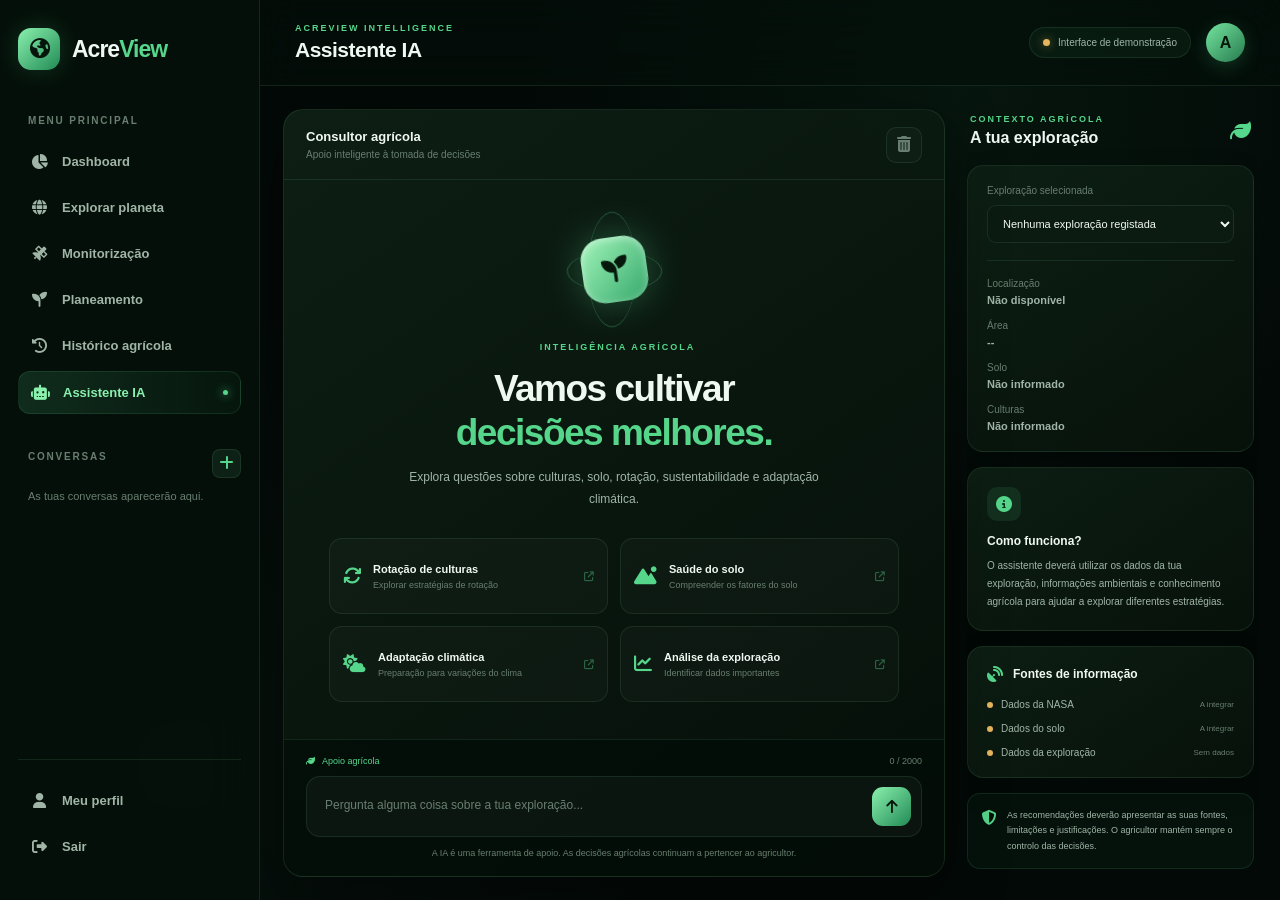
==== assistant.html @ f9e5b8a1 "terminando todos os ficheiros em falta para terminar o front-end" ====
<!DOCTYPE html>
<html lang="pt">
<head>
    <meta charset="UTF-8">
    <meta name="viewport" content="width=device-width, initial-scale=1.0">
    <meta name="theme-color" content="#030907">
    <meta name="description" content="AcreView — Assistente inteligente de apoio à agricultura.">

    <title>AcreView | Assistente IA</title>

    <link rel="stylesheet"
          href="https://cdnjs.cloudflare.com/ajax/libs/font-awesome/6.5.2/css/all.min.css">

    <link rel="stylesheet" href="assets/css/assistant.css">
</head>

<body>

<div class="assistant-layout">

    <!-- SIDEBAR -->
    <aside class="assistant-sidebar" id="assistant-sidebar">

        <a href="dashboard.html" class="brand">
            <span class="brand-icon">
                <i class="fa-solid fa-earth-americas"></i>
            </span>
            <span>Acre<span>View</span></span>
        </a>

        <div class="sidebar-section">
            <p class="sidebar-label">MENU PRINCIPAL</p>

            <a href="dashboard.html" class="nav-item">
                <i class="fa-solid fa-chart-pie"></i>
                <span>Dashboard</span>
            </a>

            <a href="explore.html" class="nav-item">
                <i class="fa-solid fa-globe"></i>
                <span>Explorar planeta</span>
            </a>

            <a href="monitoring.html" class="nav-item">
                <i class="fa-solid fa-satellite"></i>
                <span>Monitorização</span>
            </a>

            <a href="planning.html" class="nav-item">
                <i class="fa-solid fa-seedling"></i>
                <span>Planeamento</span>
            </a>

            <a href="history.html" class="nav-item">
                <i class="fa-solid fa-clock-rotate-left"></i>
                <span>Histórico agrícola</span>
            </a>

            <a href="assistant.html" class="nav-item active">
                <i class="fa-solid fa-robot"></i>
                <span>Assistente IA</span>
                <span class="active-indicator"></span>
            </a>
        </div>

        <div class="sidebar-section conversation-section">
            <div class="conversation-heading">
                <p class="sidebar-label">CONVERSAS</p>

                <button id="new-chat-button" title="Nova conversa">
                    <i class="fa-solid fa-plus"></i>
                </button>
            </div>

            <div id="conversation-list" class="conversation-list">
                <p class="conversation-empty">
                    As tuas conversas aparecerão aqui.
                </p>
            </div>
        </div>

        <div class="sidebar-bottom">
            <a href="profile.html" class="nav-item">
                <i class="fa-solid fa-user"></i>
                <span>Meu perfil</span>
            </a>

            <a href="index.html" class="nav-item logout-link">
                <i class="fa-solid fa-right-from-bracket"></i>
                <span>Sair</span>
            </a>
        </div>

    </aside>

    <!-- MAIN CONTENT -->
    <main class="assistant-main">

        <!-- TOPBAR -->
        <header class="assistant-header">

            <div class="header-left">
                <button id="mobile-menu-button"
                        class="mobile-menu-button">
                    <i class="fa-solid fa-bars"></i>
                </button>

                <div>
                    <span class="header-eyebrow">
                        ACREVIEW INTELLIGENCE
                    </span>
                    <h1>Assistente IA</h1>
                </div>
            </div>

            <div class="header-right">
                <span class="ai-status">
                    <span class="status-dot"></span>
                    Interface de demonstração
                </span>

                <div class="user-avatar" id="assistant-avatar">A</div>
            </div>

        </header>

        <!-- CONTENT -->
        <section class="assistant-content">

            <!-- CHAT AREA -->
            <section class="chat-panel">

                <div class="chat-topbar">
                    <div>
                        <span class="chat-title">
                            Consultor agrícola
                        </span>

                        <span class="chat-subtitle">
                            Apoio inteligente à tomada de decisões
                        </span>
                    </div>

                    <button id="clear-chat-button"
                            class="icon-button"
                            title="Limpar conversa">
                        <i class="fa-solid fa-trash-can"></i>
                    </button>
                </div>

                <!-- WELCOME SCREEN -->
                <div id="welcome-screen" class="welcome-screen">

                    <div class="ai-orb">
                        <div class="orb-ring ring-one"></div>
                        <div class="orb-ring ring-two"></div>

                        <div class="orb-core">
                            <i class="fa-solid fa-seedling"></i>
                        </div>
                    </div>

                    <span class="welcome-tag">
                        <i class="fa-solid fa-sparkles"></i>
                        INTELIGÊNCIA AGRÍCOLA
                    </span>

                    <h2>
                        Vamos cultivar<br>
                        <span>decisões melhores.</span>
                    </h2>

                    <p>
                        Explora questões sobre culturas, solo, rotação,
                        sustentabilidade e adaptação climática.
                    </p>

                    <div class="suggestion-grid">

                        <button class="suggestion-card"
                                data-prompt="Como posso começar a planear uma rotação de culturas?">
                            <i class="fa-solid fa-arrows-rotate"></i>

                            <span>
                                <strong>Rotação de culturas</strong>
                                <small>Explorar estratégias de rotação</small>
                            </span>

                            <i class="fa-solid fa-arrow-up-right-from-square card-arrow"></i>
                        </button>

                        <button class="suggestion-card"
                                data-prompt="Que fatores devo considerar para avaliar a saúde do meu solo?">
                            <i class="fa-solid fa-mountain-sun"></i>

                            <span>
                                <strong>Saúde do solo</strong>
                                <small>Compreender os fatores do solo</small>
                            </span>

                            <i class="fa-solid fa-arrow-up-right-from-square card-arrow"></i>
                        </button>

                        <button class="suggestion-card"
                                data-prompt="Como posso preparar a minha exploração para períodos de pouca chuva?">
                            <i class="fa-solid fa-cloud-sun"></i>

                            <span>
                                <strong>Adaptação climática</strong>
                                <small>Preparação para variações do clima</small>
                            </span>

                            <i class="fa-solid fa-arrow-up-right-from-square card-arrow"></i>
                        </button>

                        <button class="suggestion-card"
                                data-prompt="Que informações devo recolher para avaliar a minha exploração agrícola?">
                            <i class="fa-solid fa-chart-line"></i>

                            <span>
                                <strong>Análise da exploração</strong>
                                <small>Identificar dados importantes</small>
                            </span>

                            <i class="fa-solid fa-arrow-up-right-from-square card-arrow"></i>
                        </button>

                    </div>

                </div>

                <!-- MESSAGES -->
                <div id="chat-messages" class="chat-messages"></div>

                <!-- INPUT AREA -->
                <form id="chat-form" class="chat-composer">

                    <div class="composer-tools">
                        <span>
                            <i class="fa-solid fa-leaf"></i>
                            Apoio agrícola
                        </span>

                        <span id="message-counter">0 / 2000</span>
                    </div>

                    <div class="composer-input">
                        <textarea
                            id="chat-input"
                            maxlength="2000"
                            rows="1"
                            placeholder="Pergunta alguma coisa sobre a tua exploração..."
                            required></textarea>

                        <button type="submit"
                                id="send-message-button"
                                title="Enviar mensagem">
                            <i class="fa-solid fa-arrow-up"></i>
                        </button>
                    </div>

                    <p class="composer-disclaimer">
                        A IA é uma ferramenta de apoio. As decisões agrícolas
                        continuam a pertencer ao agricultor.
                    </p>

                </form>

            </section>

            <!-- CONTEXT PANEL -->
            <aside class="context-panel">

                <div class="context-heading">
                    <div>
                        <span class="panel-eyebrow">
                            CONTEXTO AGRÍCOLA
                        </span>
                        <h2>A tua exploração</h2>
                    </div>

                    <i class="fa-solid fa-leaf"></i>
                </div>

                <div class="context-card">

                    <label for="assistant-property">
                        Exploração selecionada
                    </label>

                    <select id="assistant-property">
                        <option value="">
                            Nenhuma exploração registada
                        </option>
                    </select>

                    <div class="context-divider"></div>

                    <div class="context-detail">
                        <span>Localização</span>
                        <strong id="context-location">Não disponível</strong>
                    </div>

                    <div class="context-detail">
                        <span>Área</span>
                        <strong id="context-area">--</strong>
                    </div>

                    <div class="context-detail">
                        <span>Solo</span>
                        <strong id="context-soil">Não informado</strong>
                    </div>

                    <div class="context-detail">
                        <span>Culturas</span>
                        <strong id="context-crops">Não informado</strong>
                    </div>

                </div>

                <div class="context-card information-card">

                    <div class="information-icon">
                        <i class="fa-solid fa-circle-info"></i>
                    </div>

                    <h3>Como funciona?</h3>

                    <p>
                        O assistente deverá utilizar os dados da tua exploração,
                        informações ambientais e conhecimento agrícola para
                        ajudar a explorar diferentes estratégias.
                    </p>

                </div>

                <div class="context-card data-card">

                    <div class="data-card-heading">
                        <i class="fa-solid fa-satellite-dish"></i>
                        <h3>Fontes de informação</h3>
                    </div>

                    <div class="source-item">
                        <span class="source-dot"></span>
                        <span>Dados da NASA</span>
                        <small>A integrar</small>
                    </div>

                    <div class="source-item">
                        <span class="source-dot"></span>
                        <span>Dados do solo</span>
                        <small>A integrar</small>
                    </div>

                    <div class="source-item">
                        <span class="source-dot"></span>
                        <span>Dados da exploração</span>
                        <small id="property-data-status">A verificar</small>
                    </div>

                </div>

                <div class="responsibility-note">
                    <i class="fa-solid fa-shield-halved"></i>

                    <p>
                        As recomendações deverão apresentar as suas fontes,
                        limitações e justificações. O agricultor mantém sempre
                        o controlo das decisões.
                    </p>
                </div>

            </aside>

        </section>

    </main>

</div>

<script src="assets/js/assistant.js"></script>

</body>
</html>
---- assets/css/assistant.css ----
/* =========================================================
   ACREVIEW — AI ASSISTANT
   Dark Glassmorphism | 3D Effects | Responsive
========================================================= */

/* =========================
   1. DESIGN SYSTEM
========================= */

:root {
    color-scheme: dark;

    --background: #030907;
    --background-soft: #07130d;

    --surface: rgba(10, 25, 17, 0.92);
    --surface-light: rgba(18, 39, 27, 0.82);

    --primary: #55d68b;
    --primary-light: #8af0ae;
    --primary-dark: #218b55;

    --text: #f0f8f2;
    --text-secondary: #a0b5a7;
    --text-muted: #687e70;

    --border: rgba(117, 190, 139, 0.13);
    --border-active: rgba(85, 214, 139, 0.35);

    --danger: #ff7777;

    --sidebar-width: 260px;

    --shadow:
        0 20px 60px rgba(0, 0, 0, 0.35);

    --transition: 0.3s ease;
}

* {
    margin: 0;
    padding: 0;
    box-sizing: border-box;
}

html {
    scroll-behavior: smooth;
}

body {
    min-height: 100vh;
    overflow: hidden;

    font-family: Inter, "Segoe UI", Arial, sans-serif;

    background:
        radial-gradient(
            circle at 75% 10%,
            rgba(30, 112, 65, 0.12),
            transparent 35%
        ),
        radial-gradient(
            circle at 15% 85%,
            rgba(26, 91, 55, 0.09),
            transparent 35%
        ),
        var(--background);

    color: var(--text);
}

button,
textarea,
select {
    font: inherit;
}

button {
    cursor: pointer;
}

a {
    color: inherit;
    text-decoration: none;
}

/* =========================
   2. MAIN LAYOUT
========================= */

.assistant-layout {
    display: flex;
    min-height: 100vh;
    width: 100%;
}

/* =========================
   3. SIDEBAR
========================= */

.assistant-sidebar {
    width: var(--sidebar-width);
    height: 100vh;

    display: flex;
    flex-direction: column;

    padding: 28px 18px;

    background: rgba(5, 16, 10, 0.94);

    border-right: 1px solid var(--border);

    backdrop-filter: blur(25px);

    position: relative;
    z-index: 100;

    flex-shrink: 0;
}

.brand {
    display: flex;
    align-items: center;
    gap: 12px;

    font-size: 23px;
    font-weight: 800;
    letter-spacing: -1px;

    margin-bottom: 45px;
}

.brand > span:last-child > span {
    color: var(--primary);
}

.brand-icon {
    width: 42px;
    height: 42px;

    display: flex;
    align-items: center;
    justify-content: center;

    border-radius: 13px;

    color: #06150b;

    background: linear-gradient(
        135deg,
        var(--primary-light),
        var(--primary-dark)
    );

    box-shadow:
        0 0 25px rgba(85, 214, 139, 0.2);

    font-size: 20px;
}

.sidebar-section {
    margin-bottom: 30px;
}

.sidebar-label {
    font-size: 10px;
    font-weight: 800;

    color: var(--text-muted);

    letter-spacing: 1.8px;

    margin: 0 0 15px 10px;
}

.nav-item {
    display: flex;
    align-items: center;
    gap: 13px;

    padding: 13px 12px;

    border-radius: 12px;

    color: var(--text-secondary);

    font-size: 13px;
    font-weight: 600;

    margin-bottom: 5px;

    position: relative;

    transition: var(--transition);
}

.nav-item i {
    width: 19px;
    text-align: center;
    font-size: 15px;
}

.nav-item:hover {
    color: var(--primary-light);

    background: rgba(85, 214, 139, 0.07);

    transform: translateX(4px);
}

.nav-item.active {
    color: var(--primary-light);

    background:
        linear-gradient(
            90deg,
            rgba(85, 214, 139, 0.15),
            rgba(85, 214, 139, 0.035)
        );

    border: 1px solid rgba(85, 214, 139, 0.13);
}

.active-indicator {
    width: 5px;
    height: 5px;

    background: var(--primary);

    border-radius: 50%;

    margin-left: auto;

    box-shadow: 0 0 10px var(--primary);
}

.sidebar-bottom {
    margin-top: auto;
    padding-top: 20px;

    border-top: 1px solid var(--border);
}

.logout-link:hover {
    color: var(--danger);
}

/* =========================
   4. CONVERSATIONS SIDEBAR
========================= */

.conversation-section {
    flex: 1;
    min-height: 100px;
    overflow: hidden;
}

.conversation-heading {
    display: flex;
    align-items: center;
    justify-content: space-between;
}

.conversation-heading button {
    width: 29px;
    height: 29px;

    border: 1px solid var(--border);
    border-radius: 8px;

    background: var(--surface-light);
    color: var(--primary);

    transition: var(--transition);
}

.conversation-heading button:hover {
    background: rgba(85, 214, 139, 0.15);
    transform: rotate(90deg);
}

.conversation-list {
    display: flex;
    flex-direction: column;
    gap: 7px;

    max-height: 100%;
    overflow-y: auto;
}

.conversation-empty {
    color: var(--text-muted);
    font-size: 11px;
    line-height: 1.6;
    padding: 10px;
}

.conversation-item {
    width: 100%;

    display: flex;
    align-items: center;
    gap: 9px;

    padding: 11px;

    border: 1px solid transparent;
    border-radius: 10px;

    background: transparent;

    color: var(--text-secondary);

    text-align: left;
    font-size: 11px;

    transition: var(--transition);
}

.conversation-item:hover,
.conversation-item.active {
    background: rgba(85, 214, 139, 0.08);
    border-color: var(--border);
    color: var(--primary-light);
}

.conversation-item span {
    overflow: hidden;
    text-overflow: ellipsis;
    white-space: nowrap;
}

/* =========================
   5. MAIN CONTENT
========================= */

.assistant-main {
    flex: 1;
    min-width: 0;
    height: 100vh;

    display: flex;
    flex-direction: column;
}

/* =========================
   6. HEADER
========================= */

.assistant-header {
    height: 86px;

    display: flex;
    align-items: center;
    justify-content: space-between;

    padding: 0 35px;

    border-bottom: 1px solid var(--border);

    background: rgba(5, 16, 10, 0.55);

    backdrop-filter: blur(20px);

    flex-shrink: 0;
}

.header-left,
.header-right {
    display: flex;
    align-items: center;
    gap: 15px;
}

.header-eyebrow,
.panel-eyebrow {
    display: block;

    color: var(--primary);

    font-size: 9px;
    font-weight: 800;

    letter-spacing: 2px;

    margin-bottom: 5px;
}

.assistant-header h1 {
    font-size: 21px;
    font-weight: 750;
    letter-spacing: -0.5px;
}

.ai-status {
    display: flex;
    align-items: center;
    gap: 8px;

    color: var(--text-secondary);

    font-size: 10px;

    padding: 9px 13px;

    background: rgba(85, 214, 139, 0.06);

    border: 1px solid var(--border);

    border-radius: 30px;
}

.status-dot {
    width: 7px;
    height: 7px;

    border-radius: 50%;

    background: #e6b65c;

    box-shadow: 0 0 10px rgba(230, 182, 92, 0.5);
}

.user-avatar {
    width: 39px;
    height: 39px;

    display: flex;
    align-items: center;
    justify-content: center;

    border-radius: 50%;

    background: linear-gradient(
        135deg,
        #75e5a0,
        #267b4d
    );

    color: #06170c;

    font-weight: 800;

    box-shadow: 0 5px 20px rgba(85, 214, 139, 0.2);
}

.mobile-menu-button {
    display: none;

    width: 40px;
    height: 40px;

    background: var(--surface-light);

    color: var(--primary);

    border: 1px solid var(--border);
    border-radius: 10px;
}

/* =========================
   7. CONTENT GRID
========================= */

.assistant-content {
    flex: 1;
    min-height: 0;

    display: grid;

    grid-template-columns: minmax(0, 1fr) 290px;

    gap: 22px;

    padding: 23px;

    overflow: hidden;
}

/* =========================
   8. CHAT PANEL
========================= */

.chat-panel {
    min-width: 0;
    min-height: 0;

    display: flex;
    flex-direction: column;

    position: relative;

    border: 1px solid var(--border);
    border-radius: 20px;

    background:
        linear-gradient(
            145deg,
            rgba(14, 32, 21, 0.94),
            rgba(5, 15, 9, 0.96)
        );

    box-shadow: var(--shadow);

    overflow: hidden;
}

.chat-topbar {
    min-height: 70px;

    display: flex;
    align-items: center;
    justify-content: space-between;

    padding: 15px 22px;

    border-bottom: 1px solid var(--border);
}

.chat-title {
    display: block;

    font-size: 13px;
    font-weight: 750;
}

.chat-subtitle {
    display: block;

    font-size: 10px;
    color: var(--text-muted);

    margin-top: 5px;
}

.icon-button {
    width: 36px;
    height: 36px;

    border-radius: 10px;

    border: 1px solid var(--border);

    background: rgba(255, 255, 255, 0.025);

    color: var(--text-muted);

    transition: var(--transition);
}

.icon-button:hover {
    color: var(--danger);
    background: rgba(255, 100, 100, 0.08);
}

/* =========================
   9. WELCOME SCREEN
========================= */

.welcome-screen {
    flex: 1;

    display: flex;
    flex-direction: column;

    align-items: center;
    justify-content: center;

    padding: 30px 20px;

    overflow-y: auto;

    text-align: center;

    animation: welcomeAppear 0.8s ease;
}

@keyframes welcomeAppear {
    from {
        opacity: 0;
        transform: translateY(20px);
    }

    to {
        opacity: 1;
        transform: translateY(0);
    }
}

.ai-orb {
    width: 105px;
    height: 105px;

    position: relative;

    display: flex;
    align-items: center;
    justify-content: center;

    margin-bottom: 20px;

    perspective: 500px;
}

.orb-core {
    width: 65px;
    height: 65px;

    display: flex;
    align-items: center;
    justify-content: center;

    border-radius: 22px;

    color: #06170c;

    font-size: 26px;

    background: linear-gradient(
        135deg,
        #a2f5ba,
        #35a86b
    );

    box-shadow:
        0 0 35px rgba(85, 214, 139, 0.32),
        inset 0 2px 8px rgba(255, 255, 255, 0.45);

    transform: rotate(-8deg);

    animation: orbFloat 4s ease-in-out infinite;
}

.orb-ring {
    position: absolute;

    width: 95px;
    height: 95px;

    border: 1px solid rgba(85, 214, 139, 0.32);

    border-radius: 50%;
}

.ring-one {
    transform: rotateX(65deg);

    animation: ringRotate 8s linear infinite;
}

.ring-two {
    width: 115px;
    height: 115px;

    transform: rotateY(65deg);

    animation: ringRotate 12s linear infinite reverse;
}

@keyframes orbFloat {
    0%, 100% {
        transform: translateY(0) rotate(-8deg);
    }

    50% {
        transform: translateY(-9px) rotate(4deg);
    }
}

@keyframes ringRotate {
    to {
        transform: rotate(360deg);
    }
}

.welcome-tag {
    display: inline-flex;
    align-items: center;
    gap: 7px;

    color: var(--primary);

    font-size: 9px;
    font-weight: 800;

    letter-spacing: 2px;

    margin-bottom: 15px;
}

.welcome-screen h2 {
    font-size: clamp(25px, 3vw, 37px);

    line-height: 1.2;

    font-weight: 800;
    letter-spacing: -1.5px;

    margin-bottom: 12px;
}

.welcome-screen h2 span {
    color: var(--primary);
}

.welcome-screen > p {
    max-width: 430px;

    color: var(--text-secondary);

    font-size: 12px;
    line-height: 1.8;

    margin-bottom: 28px;
}

/* =========================
   10. SUGGESTION CARDS
========================= */

.suggestion-grid {
    width: min(100%, 570px);

    display: grid;

    grid-template-columns: repeat(2, 1fr);

    gap: 12px;
}

.suggestion-card {
    min-height: 76px;

    display: flex;
    align-items: center;

    gap: 12px;

    padding: 13px;

    text-align: left;

    background: rgba(255, 255, 255, 0.025);

    border: 1px solid var(--border);

    border-radius: 13px;

    color: var(--primary);

    transition: var(--transition);
}

.suggestion-card:hover {
    transform: translateY(-4px);

    background: rgba(85, 214, 139, 0.08);

    border-color: var(--border-active);

    box-shadow: 0 12px 30px rgba(0, 0, 0, 0.2);
}

.suggestion-card > i:first-child {
    font-size: 18px;
}

.suggestion-card span {
    flex: 1;
}

.suggestion-card strong {
    display: block;

    color: var(--text);

    font-size: 11px;

    margin-bottom: 5px;
}

.suggestion-card small {
    display: block;

    color: var(--text-muted);

    font-size: 9px;
}

.card-arrow {
    font-size: 10px;
    opacity: 0.4;
}

/* =========================
   11. CHAT MESSAGES
========================= */

.chat-messages {
    flex: 1;
    min-height: 0;

    display: none;
    flex-direction: column;

    gap: 18px;

    padding: 25px;

    overflow-y: auto;
}

.chat-messages.visible {
    display: flex;
}

.message {
    display: flex;
    align-items: flex-start;

    gap: 11px;

    max-width: 90%;

    animation: messageAppear 0.35s ease;
}

@keyframes messageAppear {
    from {
        opacity: 0;
        transform: translateY(10px);
    }

    to {
        opacity: 1;
        transform: translateY(0);
    }
}

.message.user {
    align-self: flex-end;
    flex-direction: row-reverse;
}

.message-avatar {
    width: 32px;
    height: 32px;

    flex-shrink: 0;

    display: flex;
    align-items: center;
    justify-content: center;

    border-radius: 10px;

    color: #06170c;

    background: linear-gradient(
        135deg,
        var(--primary-light),
        var(--primary-dark)
    );

    font-size: 13px;
}

.message.user .message-avatar {
    background: #253d2d;
    color: var(--primary-light);
}

.message-body {
    padding: 13px 16px;

    border-radius: 4px 15px 15px 15px;

    background: rgba(255, 255, 255, 0.045);

    border: 1px solid var(--border);

    color: var(--text-secondary);

    font-size: 12px;
    line-height: 1.8;

    overflow-wrap: anywhere;
}

.message.user .message-body {
    border-radius: 15px 4px 15px 15px;

    background: rgba(85, 214, 139, 0.12);

    color: var(--text);
}

.message-time {
    display: block;

    color: var(--text-muted);

    font-size: 9px;

    margin-top: 8px;
}

.message.typing .message-body {
    color: var(--primary);
}

/* =========================
   12. CHAT COMPOSER
========================= */

.chat-composer {
    padding: 16px 22px 18px;

    background: rgba(3, 12, 7, 0.65);

    border-top: 1px solid var(--border);
}

.composer-tools {
    display: flex;
    justify-content: space-between;

    color: var(--text-muted);

    font-size: 9px;

    margin-bottom: 10px;
}

.composer-tools span:first-child {
    color: var(--primary);
}

.composer-tools i {
    margin-right: 5px;
}

.composer-input {
    display: flex;
    align-items: flex-end;

    gap: 10px;

    padding: 10px;

    border: 1px solid var(--border);

    background: rgba(255, 255, 255, 0.035);

    border-radius: 14px;

    transition: var(--transition);
}

.composer-input:focus-within {
    border-color: var(--border-active);

    box-shadow:
        0 0 0 3px rgba(85, 214, 139, 0.055);
}

.composer-input textarea {
    flex: 1;

    min-width: 0;

    min-height: 38px;
    max-height: 120px;

    resize: none;

    border: none;
    outline: none;

    background: transparent;

    color: var(--text);

    font-size: 12px;
    line-height: 1.6;

    padding: 8px;
}

.composer-input textarea::placeholder {
    color: var(--text-muted);
}

.composer-input button {
    width: 39px;
    height: 39px;

    flex-shrink: 0;

    border: none;

    border-radius: 11px;

    color: #04150a;

    background: linear-gradient(
        135deg,
        var(--primary-light),
        var(--primary-dark)
    );

    font-size: 15px;

    transition: var(--transition);
}

.composer-input button:hover {
    transform: translateY(-3px) scale(1.05);

    box-shadow: 0 5px 18px rgba(85, 214, 139, 0.25);
}

.composer-input button:disabled {
    opacity: 0.45;
    cursor: not-allowed;
    transform: none;
}

.composer-disclaimer {
    text-align: center;

    color: var(--text-muted);

    font-size: 9px;

    margin-top: 11px;
}

/* =========================
   13. CONTEXT PANEL
========================= */

.context-panel {
    min-height: 0;

    display: flex;
    flex-direction: column;

    gap: 15px;

    overflow-y: auto;

    padding-right: 3px;
}

.context-heading {
    display: flex;
    align-items: center;
    justify-content: space-between;

    padding: 5px 3px 3px;
}

.context-heading h2 {
    font-size: 16px;
    font-weight: 750;
}

.context-heading > i {
    color: var(--primary);
    font-size: 21px;
}

.context-card {
    padding: 19px;

    border: 1px solid var(--border);

    border-radius: 16px;

    background:
        linear-gradient(
            145deg,
            rgba(14, 33, 21, 0.9),
            rgba(7, 18, 11, 0.94)
        );

    box-shadow: 0 12px 30px rgba(0, 0, 0, 0.15);

    transition: var(--transition);
}

.context-card:hover {
    border-color: var(--border-active);

    transform: translateY(-2px);
}

.context-card label {
    display: block;

    color: var(--text-muted);

    font-size: 10px;

    margin-bottom: 9px;
}

.context-card select {
    width: 100%;

    padding: 11px;

    border: 1px solid var(--border);

    border-radius: 9px;

    outline: none;

    background: #0b1b11;

    color: var(--text);

    font-size: 11px;
}

.context-divider {
    height: 1px;

    background: var(--border);

    margin: 17px 0;
}

.context-detail {
    display: flex;
    flex-direction: column;

    gap: 5px;

    margin-bottom: 14px;
}

.context-detail:last-child {
    margin-bottom: 0;
}

.context-detail span {
    color: var(--text-muted);
    font-size: 10px;
}

.context-detail strong {
    color: var(--text-secondary);
    font-size: 11px;

    overflow-wrap: anywhere;
}

/* =========================
   14. INFORMATION CARD
========================= */

.information-icon {
    width: 34px;
    height: 34px;

    display: flex;
    align-items: center;
    justify-content: center;

    border-radius: 10px;

    background: rgba(85, 214, 139, 0.1);

    color: var(--primary);

    margin-bottom: 13px;
}

.information-card h3,
.data-card h3 {
    font-size: 12px;
    margin-bottom: 9px;
}

.information-card p {
    color: var(--text-secondary);

    font-size: 10px;
    line-height: 1.8;
}

/* =========================
   15. DATA SOURCES
========================= */

.data-card-heading {
    display: flex;
    align-items: center;
    gap: 10px;

    color: var(--primary);

    margin-bottom: 17px;
}

.data-card-heading h3 {
    color: var(--text);
    margin: 0;
}

.source-item {
    display: flex;
    align-items: center;

    gap: 8px;

    margin-bottom: 13px;

    font-size: 10px;
}

.source-item:last-child {
    margin-bottom: 0;
}

.source-item > span:nth-child(2) {
    flex: 1;
    color: var(--text-secondary);
}

.source-item small {
    color: var(--text-muted);
    font-size: 8px;
}

.source-dot {
    width: 6px;
    height: 6px;

    border-radius: 50%;

    background: #e6b65c;
}

/* =========================
   16. RESPONSIBILITY NOTE
========================= */

.responsibility-note {
    display: flex;
    align-items: flex-start;

    gap: 10px;

    padding: 14px;

    border: 1px solid rgba(85, 214, 139, 0.13);

    border-radius: 13px;

    background: rgba(85, 214, 139, 0.045);
}

.responsibility-note i {
    color: var(--primary);
    font-size: 15px;
    margin-top: 2px;
}

.responsibility-note p {
    color: var(--text-secondary);

    font-size: 9px;
    line-height: 1.7;
}

/* =========================
   17. SCROLLBARS
========================= */

::-webkit-scrollbar {
    width: 5px;
    height: 5px;
}

::-webkit-scrollbar-track {
    background: transparent;
}

::-webkit-scrollbar-thumb {
    background: rgba(85, 214, 139, 0.2);
    border-radius: 10px;
}

::-webkit-scrollbar-thumb:hover {
    background: rgba(85, 214, 139, 0.45);
}

/* =========================
   18. RESPONSIVE — TABLETS
========================= */

@media (max-width: 1100px) {

    :root {
        --sidebar-width: 220px;
    }

    .assistant-content {
        grid-template-columns: minmax(0, 1fr) 250px;
        gap: 14px;
        padding: 15px;
    }

    .assistant-header {
        padding: 0 22px;
    }

    .context-card {
        padding: 15px;
    }
}

/* =========================
   19. RESPONSIVE — MOBILE
========================= */

@media (max-width: 800px) {

    body {
        overflow: hidden;
    }

    .assistant-sidebar {
        position: fixed;

        top: 0;
        left: 0;

        width: 270px;

        transform: translateX(-100%);

        transition: transform 0.35s ease;

        box-shadow: 20px 0 60px rgba(0, 0, 0, 0.45);
    }

    .assistant-sidebar.active {
        transform: translateX(0);
    }

    .assistant-main {
        width: 100%;
    }

    .mobile-menu-button {
        display: flex;
        align-items: center;
        justify-content: center;
    }

    .assistant-header {
        height: 72px;
        padding: 0 15px;
    }

    .assistant-header h1 {
        font-size: 17px;
    }

    .header-eyebrow {
        font-size: 8px;
    }

    .ai-status {
        font-size: 0;
        padding: 9px;
    }

    .ai-status .status-dot {
        width: 8px;
        height: 8px;
    }

    .assistant-content {
        display: flex;
        flex-direction: column;

        padding: 10px;

        overflow-y: auto;
    }

    .chat-panel {
        min-height: 650px;
        flex-shrink: 0;
    }

    .context-panel {
        overflow: visible;
    }

    .welcome-screen {
        min-height: 480px;
    }

    .chat-messages {
        min-height: 350px;
    }
}

/* =========================
   20. SMALL MOBILE
========================= */

@media (max-width: 480px) {

    .assistant-header {
        padding: 0 10px;
    }

    .header-left {
        gap: 9px;
    }

    .assistant-header h1 {
        font-size: 15px;
    }

    .user-avatar {
        width: 34px;
        height: 34px;
    }

    .assistant-content {
        padding: 8px;
    }

    .chat-topbar {
        padding: 13px;
    }

    .welcome-screen {
        padding: 25px 13px;
    }

    .welcome-screen h2 {
        font-size: 27px;
    }

    .welcome-screen > p {
        font-size: 11px;
    }

    .suggestion-grid {
        grid-template-columns: 1fr;
        gap: 9px;
    }

    .suggestion-card {
        min-height: 68px;
    }

    .chat-composer {
        padding: 12px;
    }

    .composer-disclaimer {
        font-size: 8px;
        line-height: 1.6;
    }

    .message {
        max-width: 100%;
    }

    .chat-messages {
        padding: 15px 11px;
    }
}

/* =========================
   21. ACCESSIBILITY
========================= */

button:focus-visible,
a:focus-visible,
select:focus-visible,
textarea:focus-visible {
    outline: 2px solid var(--primary);
    outline-offset: 3px;
}

@media (prefers-reduced-motion: reduce) {

    *,
    *::before,
    *::after {
        animation-duration: 0.01ms !important;
        animation-iteration-count: 1 !important;
        transition-duration: 0.01ms !important;
        scroll-behavior: auto !important;
    }
}
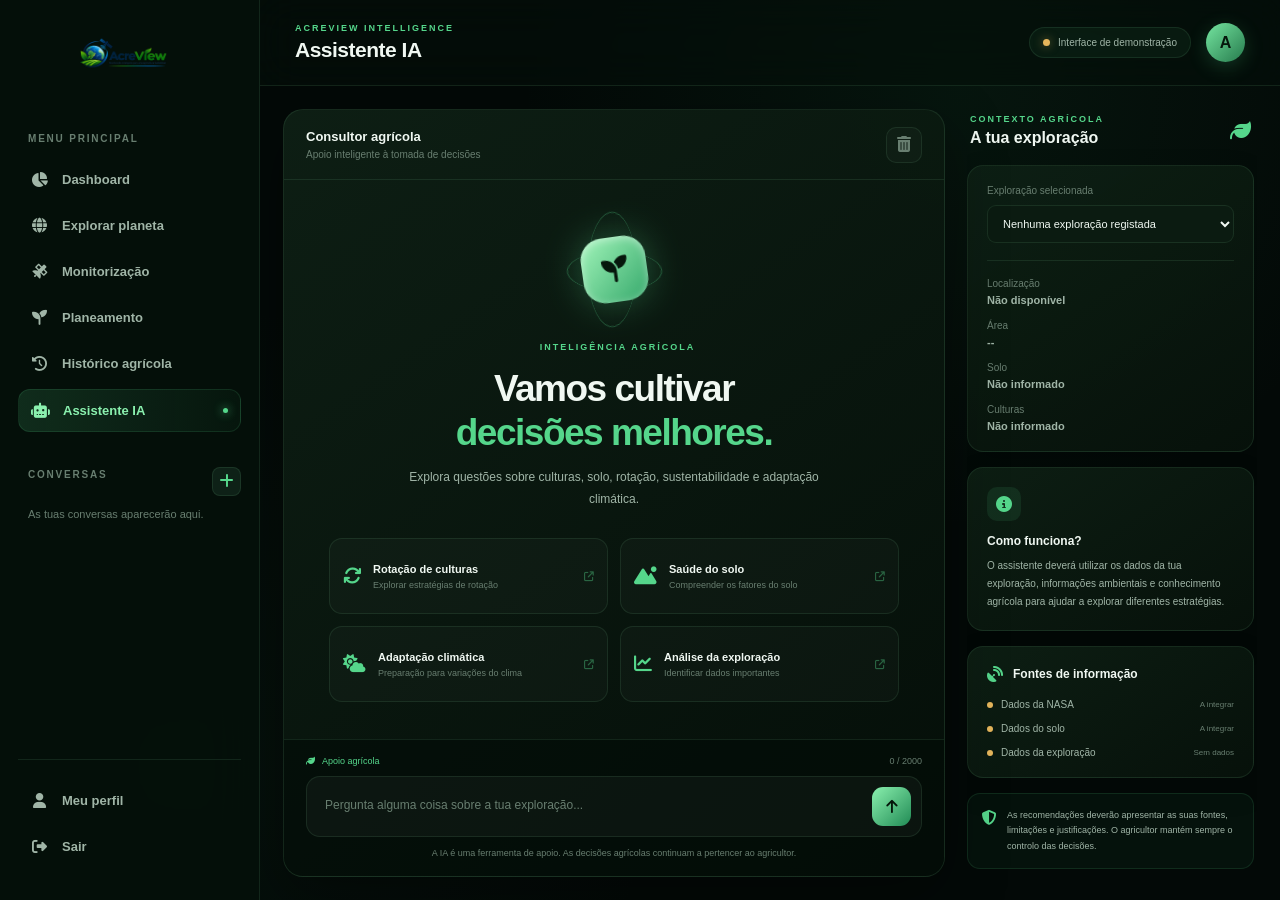
==== commit 08607c3f: "feito" ====
--- a/assistant.html
+++ b/assistant.html
@@ -22,11 +22,12 @@
     <aside class="assistant-sidebar" id="assistant-sidebar">
 
         <a href="dashboard.html" class="brand">
-            <span class="brand-icon">
-                <i class="fa-solid fa-earth-americas"></i>
-            </span>
-            <span>Acre<span>View</span></span>
-        </a>
+    <img
+        src="assets/images/acreview-logo.png"
+        alt="AcreView"
+        class="brand-logo"
+    >
+</a>
 
         <div class="sidebar-section">
             <p class="sidebar-label">MENU PRINCIPAL</p>
@@ -379,6 +380,8 @@
 
 </div>
 
+<script src="assets/js/access-mode.js"></script>
+
 <script src="assets/js/assistant.js"></script>
 
 </body>
--- a/assets/css/assistant.css
+++ b/assets/css/assistant.css
@@ -1505,4 +1505,17 @@
         transition-duration: 0.01ms !important;
         scroll-behavior: auto !important;
     }
+}
+
+.brand {
+    display: flex;
+    align-items: center;
+    text-decoration: none;
+}
+
+.brand-logo {
+    display: block;
+    width: 210px;
+    height: 60px;
+    object-fit: contain;
 }
